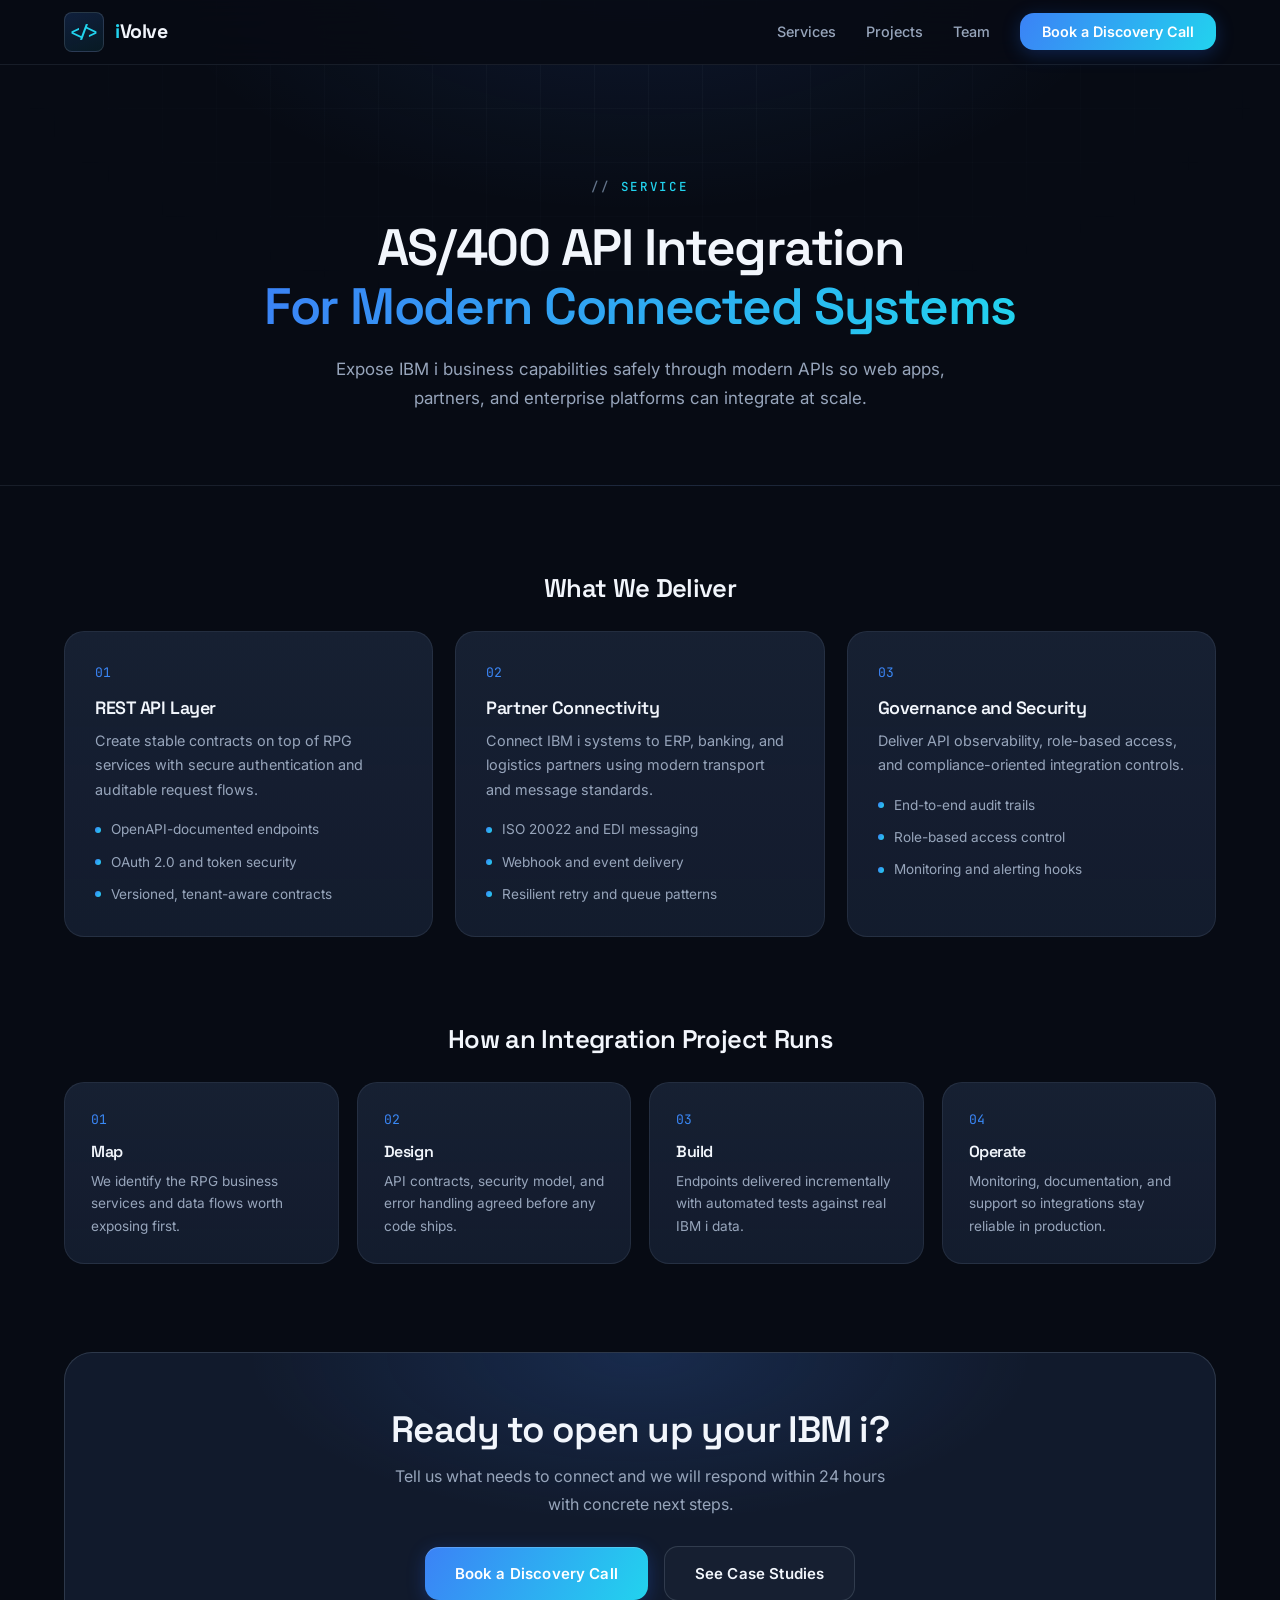
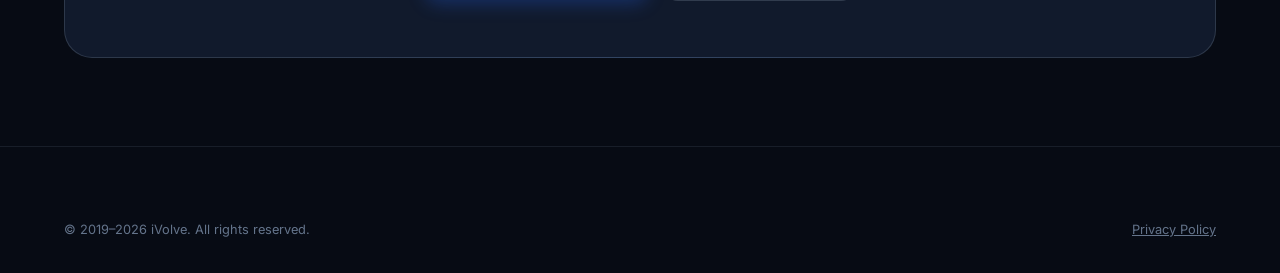
==== as400-api-integration.html @ f3df3883 "first commit" ====
<!DOCTYPE html>
<html lang="en">
<head>
    <meta charset="UTF-8">
    <meta name="viewport" content="width=device-width, initial-scale=1.0">
    <title>AS/400 API Integration Services | iVolve</title>
    <meta name="description" content="AS/400 API integration services for IBM i: REST services, partner integrations, and secure modernization of core business logic.">
    <meta name="theme-color" content="#070b14">
    <link rel="icon" type="image/png" href="assets/icons/favicon.png">
    <link rel="preconnect" href="https://fonts.googleapis.com">
    <link rel="preconnect" href="https://fonts.gstatic.com" crossorigin>
    <link href="https://fonts.googleapis.com/css2?family=Inter:wght@300;400;500;600;700;800&family=Space+Grotesk:wght@500;600;700&family=JetBrains+Mono:wght@400;500&display=swap" rel="stylesheet">
    <link rel="stylesheet" href="css/style.css">
</head>
<body>
    <a href="#main-content" class="skip-link">Skip to main content</a>
    <nav class="navbar scrolled">
        <div class="container nav-container">
            <a href="index.html" class="logo">
                <span class="logo-icon">&lt;/&gt;</span>
                <span class="logo-text"><span class="logo-accent">i</span>Volve</span>
            </a>
            <ul class="nav-links" id="navLinks">
                <li><a href="index.html#services">Services</a></li>
                <li><a href="index.html#projects">Projects</a></li>
                <li><a href="index.html#team">Team</a></li>
                <li><a href="index.html#contact" class="nav-cta">Book a Discovery Call</a></li>
            </ul>
            <button class="mobile-toggle" id="mobileToggle" aria-label="Toggle menu">
                <span></span>
                <span></span>
                <span></span>
            </button>
        </div>
    </nav>

    <main id="main-content">
        <section class="page-hero">
            <div class="container">
                <div class="section-header">
                    <span class="section-tag">Service</span>
                    <h1 class="section-title">AS/400 API Integration<br><span class="gradient-text">For Modern Connected Systems</span></h1>
                    <p class="section-desc">Expose IBM i business capabilities safely through modern APIs so web apps, partners, and enterprise platforms can integrate at scale.</p>
                </div>
            </div>
        </section>

        <section class="page-section">
            <div class="container">
                <h2 class="page-section-title">What We Deliver</h2>
                <div class="engagement-grid">
                    <article class="engagement-card">
                        <h3>REST API Layer</h3>
                        <p>Create stable contracts on top of RPG services with secure authentication and auditable request flows.</p>
                        <ul>
                            <li>OpenAPI-documented endpoints</li>
                            <li>OAuth 2.0 and token security</li>
                            <li>Versioned, tenant-aware contracts</li>
                        </ul>
                    </article>
                    <article class="engagement-card">
                        <h3>Partner Connectivity</h3>
                        <p>Connect IBM i systems to ERP, banking, and logistics partners using modern transport and message standards.</p>
                        <ul>
                            <li>ISO 20022 and EDI messaging</li>
                            <li>Webhook and event delivery</li>
                            <li>Resilient retry and queue patterns</li>
                        </ul>
                    </article>
                    <article class="engagement-card">
                        <h3>Governance and Security</h3>
                        <p>Deliver API observability, role-based access, and compliance-oriented integration controls.</p>
                        <ul>
                            <li>End-to-end audit trails</li>
                            <li>Role-based access control</li>
                            <li>Monitoring and alerting hooks</li>
                        </ul>
                    </article>
                </div>
            </div>
        </section>

        <section class="page-section" style="padding-top: 0;">
            <div class="container">
                <h2 class="page-section-title">How an Integration Project Runs</h2>
                <div class="process-steps">
                    <div class="process-step">
                        <h3>Map</h3>
                        <p>We identify the RPG business services and data flows worth exposing first.</p>
                    </div>
                    <div class="process-step">
                        <h3>Design</h3>
                        <p>API contracts, security model, and error handling agreed before any code ships.</p>
                    </div>
                    <div class="process-step">
                        <h3>Build</h3>
                        <p>Endpoints delivered incrementally with automated tests against real IBM i data.</p>
                    </div>
                    <div class="process-step">
                        <h3>Operate</h3>
                        <p>Monitoring, documentation, and support so integrations stay reliable in production.</p>
                    </div>
                </div>
            </div>
        </section>

        <section class="page-section" style="padding-top: 0;">
            <div class="container">
                <div class="cta-band">
                    <h2>Ready to open up your IBM i?</h2>
                    <p>Tell us what needs to connect and we will respond within 24 hours with concrete next steps.</p>
                    <a class="btn btn-primary" href="index.html#contact">Book a Discovery Call</a>
                    <a class="btn btn-outline" href="index.html#projects">See Case Studies</a>
                </div>
            </div>
        </section>
    </main>

    <footer class="footer">
        <div class="container">
            <div class="footer-bottom" style="border-top: none; padding-top: 0;">
                <p>&copy; 2019&ndash;2026 iVolve. All rights reserved.</p>
                <p><a href="privacy-policy.html" style="color: inherit;">Privacy Policy</a></p>
            </div>
        </div>
    </footer>

    <script src="js/main.js"></script>
</body>
</html>
---- css/style.css ----
/* ============================================
   iVolve - Premium IBM i Consulting
   Design system: Space Grotesk display, Inter body,
   JetBrains Mono accents. Dark enterprise theme.
   ============================================ */

:root {
    --bg-primary: #070b14;
    --bg-secondary: #0c1220;
    --bg-card: #111a2c;
    --bg-elevated: #16213a;
    --text-primary: #f2f6fc;
    --text-secondary: #97a5bb;
    --text-muted: #64748b;
    --accent-primary: #3b82f6;
    --accent-secondary: #22d3ee;
    --accent-gradient: linear-gradient(120deg, #3b82f6, #22d3ee);
    --accent-glow: rgba(59, 130, 246, 0.14);
    --border-color: rgba(148, 163, 184, 0.12);
    --border-strong: rgba(148, 163, 184, 0.22);
    --border-hover: rgba(59, 130, 246, 0.45);
    --radius-sm: 8px;
    --radius-md: 14px;
    --radius-lg: 20px;
    --radius-xl: 28px;
    --shadow-card: 0 10px 34px rgba(2, 6, 16, 0.45);
    --shadow-glow: 0 18px 44px rgba(37, 99, 235, 0.14);
    --font-display: 'Space Grotesk', 'Inter', sans-serif;
    --font-body: 'Inter', -apple-system, BlinkMacSystemFont, sans-serif;
    --font-mono: 'JetBrains Mono', 'Fira Code', monospace;
    --container-max: 1200px;
    --section-padding: 118px;
    --nav-height: 76px;
}

* {
    margin: 0;
    padding: 0;
    box-sizing: border-box;
}

html {
    scroll-behavior: smooth;
    scroll-padding-top: 96px;
    font-size: 16px;
}

body {
    font-family: var(--font-body);
    background: var(--bg-primary);
    color: var(--text-primary);
    line-height: 1.7;
    overflow-x: hidden;
    -webkit-font-smoothing: antialiased;
    -moz-osx-font-smoothing: grayscale;
}

::selection {
    background: rgba(59, 130, 246, 0.55);
    color: #ffffff;
}

::-webkit-scrollbar {
    width: 10px;
}

::-webkit-scrollbar-track {
    background: var(--bg-primary);
}

::-webkit-scrollbar-thumb {
    background: #1d2941;
    border-radius: 8px;
    border: 2px solid var(--bg-primary);
}

::-webkit-scrollbar-thumb:hover {
    background: #2a3a5c;
}

:focus-visible {
    outline: 3px solid var(--accent-secondary);
    outline-offset: 2px;
    border-radius: 4px;
}

.skip-link {
    position: absolute;
    top: -60px;
    left: 16px;
    padding: 10px 16px;
    border-radius: var(--radius-sm);
    background: var(--accent-secondary);
    color: #05121c;
    font-weight: 700;
    text-decoration: none;
    z-index: 1300;
    transition: top 0.2s ease;
}

.skip-link:focus {
    top: 12px;
}

.container {
    max-width: var(--container-max);
    margin: 0 auto;
    padding: 0 24px;
}

/* ============================================
   Typography
   ============================================ */

h1, h2, h3, h4 {
    font-family: var(--font-display);
    line-height: 1.15;
    font-weight: 600;
    letter-spacing: -0.025em;
}

.gradient-text {
    background: var(--accent-gradient);
    -webkit-background-clip: text;
    -webkit-text-fill-color: transparent;
    background-clip: text;
}

.section-header {
    text-align: center;
    margin-bottom: 68px;
}

.section-tag {
    display: inline-block;
    font-family: var(--font-mono);
    font-size: 0.78rem;
    font-weight: 500;
    text-transform: uppercase;
    letter-spacing: 0.22em;
    color: var(--accent-secondary);
    margin-bottom: 22px;
}

.section-tag::before {
    content: "// ";
    color: var(--text-muted);
}

.section-title {
    font-size: clamp(2.1rem, 4vw, 3.4rem);
    margin-bottom: 18px;
}

.section-desc {
    font-size: 1.06rem;
    color: var(--text-secondary);
    max-width: 620px;
    margin: 0 auto;
}

/* ============================================
   Scroll Progress
   ============================================ */

.scroll-progress {
    position: fixed;
    top: 0;
    left: 0;
    height: 2px;
    width: 0%;
    background: var(--accent-gradient);
    z-index: 1400;
    pointer-events: none;
}

/* ============================================
   Navigation
   ============================================ */

.navbar {
    position: fixed;
    top: 0;
    left: 0;
    right: 0;
    z-index: 1000;
    padding: 22px 0;
    transition: padding 0.35s ease, background 0.35s ease, border-color 0.35s ease;
    border-bottom: 1px solid transparent;
}

.navbar.scrolled {
    padding: 12px 0;
    background: rgba(7, 11, 20, 0.88);
    backdrop-filter: blur(18px);
    -webkit-backdrop-filter: blur(18px);
    border-bottom: 1px solid var(--border-color);
}

.nav-container {
    display: flex;
    align-items: center;
    justify-content: space-between;
}

.logo {
    display: flex;
    align-items: center;
    gap: 11px;
    text-decoration: none;
    color: var(--text-primary);
}

.logo-icon {
    font-family: var(--font-mono);
    font-size: 1.05rem;
    font-weight: 700;
    color: var(--accent-secondary);
    background: linear-gradient(160deg, rgba(59, 130, 246, 0.18), rgba(34, 211, 238, 0.08));
    width: 40px;
    height: 40px;
    display: flex;
    align-items: center;
    justify-content: center;
    border-radius: var(--radius-sm);
    border: 1px solid var(--border-strong);
}

.logo-text {
    font-family: var(--font-display);
    font-size: 1.22rem;
    font-weight: 700;
    letter-spacing: -0.02em;
}

.logo-accent {
    color: var(--accent-secondary);
}

.nav-links {
    display: flex;
    align-items: center;
    gap: 30px;
    list-style: none;
}

.nav-links a {
    position: relative;
    text-decoration: none;
    color: var(--text-secondary);
    font-size: 0.9rem;
    font-weight: 500;
    transition: color 0.3s;
}

.nav-links a:not(.nav-cta)::after {
    content: "";
    position: absolute;
    left: 0;
    bottom: -6px;
    width: 100%;
    height: 2px;
    border-radius: 2px;
    background: var(--accent-gradient);
    transform: scaleX(0);
    transform-origin: left;
    transition: transform 0.3s ease;
}

.nav-links a:hover {
    color: var(--text-primary);
}

.nav-links a.active {
    color: var(--text-primary);
}

.nav-links a:not(.nav-cta):hover::after,
.nav-links a.active:not(.nav-cta)::after {
    transform: scaleX(1);
}

.nav-cta {
    background: var(--accent-gradient);
    color: white !important;
    padding: 10px 22px;
    border-radius: var(--radius-md);
    font-weight: 600 !important;
    transition: transform 0.3s, box-shadow 0.3s !important;
    box-shadow: 0 4px 18px rgba(37, 99, 235, 0.28);
}

.nav-cta:hover {
    transform: translateY(-2px);
    box-shadow: 0 10px 28px rgba(37, 99, 235, 0.4);
}

.mobile-toggle {
    display: none;
    flex-direction: column;
    gap: 5px;
    background: none;
    border: none;
    cursor: pointer;
    padding: 8px;
}

.mobile-toggle span {
    width: 24px;
    height: 2px;
    background: var(--text-primary);
    border-radius: 2px;
    transition: transform 0.3s ease, opacity 0.3s ease;
}

.mobile-toggle.active span:nth-child(1) {
    transform: translateY(7px) rotate(45deg);
}

.mobile-toggle.active span:nth-child(2) {
    opacity: 0;
}

.mobile-toggle.active span:nth-child(3) {
    transform: translateY(-7px) rotate(-45deg);
}

/* ============================================
   Buttons
   ============================================ */

.btn {
    position: relative;
    display: inline-flex;
    align-items: center;
    justify-content: center;
    gap: 8px;
    padding: 14px 30px;
    border-radius: var(--radius-md);
    font-size: 0.94rem;
    font-weight: 600;
    text-decoration: none;
    transition: transform 0.3s cubic-bezier(0.4, 0, 0.2, 1), box-shadow 0.3s, background 0.3s, border-color 0.3s;
    cursor: pointer;
    border: none;
    font-family: inherit;
    letter-spacing: 0.01em;
}

.btn-primary {
    background: var(--accent-gradient);
    color: white;
    box-shadow: 0 4px 18px rgba(37, 99, 235, 0.3), inset 0 1px 0 rgba(255, 255, 255, 0.18);
}

.btn-primary:hover {
    transform: translateY(-3px);
    box-shadow: 0 14px 34px rgba(37, 99, 235, 0.42), inset 0 1px 0 rgba(255, 255, 255, 0.18);
}

.btn-outline {
    background: rgba(148, 163, 184, 0.04);
    color: var(--text-primary);
    border: 1px solid var(--border-strong);
}

.btn-outline:hover {
    border-color: var(--accent-primary);
    background: var(--accent-glow);
    transform: translateY(-3px);
}

.btn-full {
    width: 100%;
}

/* ============================================
   Hero Section
   ============================================ */

.hero {
    position: relative;
    min-height: 100vh;
    display: flex;
    align-items: center;
    padding-top: 80px;
    overflow: hidden;
}

.hero-bg {
    position: absolute;
    inset: 0;
    z-index: 0;
}

.hero-bg-img {
    width: 100%;
    height: 100%;
    object-fit: cover;
    opacity: 0.32;
}

.hero-overlay {
    position: absolute;
    inset: 0;
    background:
        radial-gradient(900px 480px at 18% 22%, rgba(59, 130, 246, 0.16), transparent 62%),
        radial-gradient(700px 420px at 88% 70%, rgba(34, 211, 238, 0.08), transparent 60%),
        linear-gradient(180deg,
            rgba(7, 11, 20, 0.42) 0%,
            rgba(7, 11, 20, 0.72) 55%,
            rgba(7, 11, 20, 1) 100%);
}

.hero-bg::after {
    content: "";
    position: absolute;
    inset: 0;
    background-image:
        linear-gradient(rgba(148, 163, 184, 0.055) 1px, transparent 1px),
        linear-gradient(90deg, rgba(148, 163, 184, 0.055) 1px, transparent 1px);
    background-size: 54px 54px;
    -webkit-mask-image: radial-gradient(ellipse 75% 65% at 50% 38%, black 25%, transparent 78%);
    mask-image: radial-gradient(ellipse 75% 65% at 50% 38%, black 25%, transparent 78%);
    pointer-events: none;
}

.hero-particles {
    position: absolute;
    inset: 0;
    z-index: 1;
    pointer-events: none;
}

.hero-content {
    position: relative;
    z-index: 2;
    padding: 60px 0;
}

.hero-badge {
    display: inline-flex;
    align-items: center;
    gap: 9px;
    font-family: var(--font-mono);
    font-size: 0.78rem;
    font-weight: 500;
    letter-spacing: 0.08em;
    text-transform: uppercase;
    color: var(--accent-secondary);
    background: rgba(34, 211, 238, 0.07);
    border: 1px solid rgba(34, 211, 238, 0.22);
    padding: 8px 18px;
    border-radius: 50px;
    margin-bottom: 30px;
}

.badge-dot {
    width: 7px;
    height: 7px;
    background: var(--accent-secondary);
    border-radius: 50%;
    box-shadow: 0 0 10px rgba(34, 211, 238, 0.9);
    animation: pulse 2s infinite;
}

@keyframes pulse {
    0%, 100% { opacity: 1; transform: scale(1); }
    50% { opacity: 0.5; transform: scale(0.8); }
}

.hero-title {
    font-size: clamp(2.7rem, 6vw, 4.7rem);
    margin-bottom: 26px;
    letter-spacing: -0.035em;
    font-weight: 700;
}

.hero-subtitle {
    font-size: 1.14rem;
    color: var(--text-secondary);
    max-width: 620px;
    margin-bottom: 38px;
    line-height: 1.8;
}

.hero-cta {
    display: flex;
    gap: 14px;
    margin-bottom: 72px;
    flex-wrap: wrap;
}

.hero-stats {
    display: grid;
    grid-template-columns: repeat(4, 1fr);
    gap: 32px;
    padding-top: 42px;
    border-top: 1px solid var(--border-color);
}

.stat {
    text-align: center;
}

.stat-number {
    font-family: var(--font-display);
    font-size: 2.3rem;
    font-weight: 700;
    color: var(--text-primary);
    display: inline;
    letter-spacing: -0.02em;
}

.stat-suffix {
    font-family: var(--font-display);
    font-size: 1.5rem;
    font-weight: 700;
    color: var(--accent-secondary);
}

.stat-label {
    display: block;
    font-size: 0.78rem;
    color: var(--text-muted);
    margin-top: 6px;
    text-transform: uppercase;
    letter-spacing: 0.08em;
}

.scroll-indicator {
    position: absolute;
    bottom: 36px;
    left: 50%;
    transform: translateX(-50%);
    z-index: 2;
}

.scroll-line {
    width: 1px;
    height: 56px;
    background: linear-gradient(to bottom, var(--accent-primary), transparent);
    animation: scrollLine 2s infinite;
}

@keyframes scrollLine {
    0% { transform: scaleY(0); transform-origin: top; }
    50% { transform: scaleY(1); transform-origin: top; }
    50.01% { transform-origin: bottom; }
    100% { transform: scaleY(0); transform-origin: bottom; }
}

/* ============================================
   Trust Strip
   ============================================ */

.trust-strip {
    padding: 34px 0;
    border-top: 1px solid var(--border-color);
    border-bottom: 1px solid var(--border-color);
    background: rgba(12, 18, 32, 0.6);
}

.trust-strip-inner {
    display: grid;
    gap: 22px;
}

.trust-title {
    font-family: var(--font-mono);
    font-size: 0.74rem;
    color: var(--text-muted);
    text-transform: uppercase;
    letter-spacing: 0.2em;
    text-align: center;
}

.trust-items {
    display: grid;
    grid-template-columns: repeat(4, 1fr);
}

.trust-item {
    padding: 4px 26px;
    text-align: center;
}

.trust-item + .trust-item {
    border-left: 1px solid var(--border-color);
}

.trust-label {
    display: block;
    font-size: 0.72rem;
    text-transform: uppercase;
    letter-spacing: 0.12em;
    color: var(--text-muted);
    margin-bottom: 5px;
}

.trust-item strong {
    font-family: var(--font-display);
    font-size: 0.98rem;
    font-weight: 600;
    color: var(--text-primary);
    line-height: 1.4;
}

/* ============================================
   Section Spacing
   ============================================ */

.section {
    padding: var(--section-padding) 0;
    position: relative;
}

/* ============================================
   Cards (shared base)
   ============================================ */

.service-card,
.project-card,
.team-card,
.testimonial-card,
.engagement-card,
.founder-strip,
.contact-form {
    background: linear-gradient(180deg, rgba(148, 163, 184, 0.045) 0%, rgba(148, 163, 184, 0.012) 100%), var(--bg-card);
    border: 1px solid var(--border-color);
}

/* ============================================
   About Section
   ============================================ */

.about {
    background:
        radial-gradient(720px 420px at 88% 12%, rgba(59, 130, 246, 0.05), transparent 60%),
        var(--bg-primary);
}

.about-grid {
    display: grid;
    grid-template-columns: 1fr 1fr;
    gap: 64px;
    align-items: start;
}

.about-lead {
    font-size: 1.22rem;
    color: var(--text-primary);
    margin-bottom: 20px;
    font-weight: 500;
    line-height: 1.6;
}

.about-content p {
    color: var(--text-secondary);
    margin-bottom: 16px;
}

.about-highlights {
    margin-top: 38px;
    display: flex;
    flex-direction: column;
    gap: 22px;
}

.highlight {
    display: flex;
    align-items: flex-start;
    gap: 16px;
}

.highlight-icon {
    width: 44px;
    height: 44px;
    min-width: 44px;
    display: flex;
    align-items: center;
    justify-content: center;
    background: linear-gradient(160deg, rgba(59, 130, 246, 0.16), rgba(34, 211, 238, 0.06));
    border: 1px solid var(--border-strong);
    border-radius: var(--radius-sm);
    color: var(--accent-secondary);
}

.highlight strong {
    display: block;
    font-size: 0.95rem;
    margin-bottom: 2px;
}

.highlight span {
    font-size: 0.85rem;
    color: var(--text-muted);
}

.about-visual {
    position: sticky;
    top: 110px;
}

.code-window {
    background: #0a101d;
    border-radius: var(--radius-md);
    border: 1px solid var(--border-strong);
    overflow: hidden;
    box-shadow: var(--shadow-card), 0 0 60px rgba(59, 130, 246, 0.06);
}

.code-header {
    display: flex;
    align-items: center;
    gap: 12px;
    padding: 14px 20px;
    background: rgba(0, 0, 0, 0.35);
    border-bottom: 1px solid var(--border-color);
}

.code-dots {
    display: flex;
    gap: 6px;
}

.code-dots span {
    width: 10px;
    height: 10px;
    border-radius: 50%;
}

.code-dots span:nth-child(1) { background: #ef4444; }
.code-dots span:nth-child(2) { background: #f59e0b; }
.code-dots span:nth-child(3) { background: #22c55e; }

.code-title {
    font-family: var(--font-mono);
    font-size: 0.75rem;
    color: var(--text-muted);
}

.code-body {
    padding: 24px;
    font-family: var(--font-mono);
    font-size: 0.82rem;
    line-height: 1.9;
    overflow-x: auto;
    color: var(--text-secondary);
}

.code-kw { color: #c084fc; }
.code-cm { color: #6b7280; font-style: italic; }
.code-str { color: #34d399; }

/* ============================================
   Services Section
   ============================================ */

.services {
    background:
        radial-gradient(760px 440px at 8% 6%, rgba(34, 211, 238, 0.045), transparent 60%),
        var(--bg-secondary);
}

.services-grid {
    display: grid;
    grid-template-columns: repeat(3, 1fr);
    gap: 22px;
    counter-reset: svc;
}

.service-card {
    position: relative;
    border-radius: var(--radius-lg);
    padding: 34px;
    transition: border-color 0.4s, transform 0.4s cubic-bezier(0.4, 0, 0.2, 1), box-shadow 0.4s;
    display: flex;
    flex-direction: column;
    overflow: hidden;
}

.service-card::before {
    counter-increment: svc;
    content: "0" counter(svc);
    position: absolute;
    top: 26px;
    right: 28px;
    font-family: var(--font-mono);
    font-size: 0.82rem;
    color: var(--text-muted);
    opacity: 0.55;
}

.service-card::after {
    content: "";
    position: absolute;
    top: 0;
    left: 0;
    right: 0;
    height: 2px;
    background: var(--accent-gradient);
    transform: scaleX(0);
    transform-origin: left;
    transition: transform 0.45s cubic-bezier(0.4, 0, 0.2, 1);
}

.service-card:hover {
    border-color: var(--border-hover);
    transform: translateY(-5px);
    box-shadow: var(--shadow-glow);
}

.service-card:hover::after {
    transform: scaleX(1);
}

.service-icon {
    width: 54px;
    height: 54px;
    display: flex;
    align-items: center;
    justify-content: center;
    background: linear-gradient(160deg, rgba(59, 130, 246, 0.16), rgba(34, 211, 238, 0.05));
    border: 1px solid var(--border-strong);
    border-radius: var(--radius-md);
    color: var(--accent-secondary);
    margin-bottom: 22px;
}

.service-card h3 {
    font-size: 1.16rem;
    margin-bottom: 12px;
}

.service-card p {
    font-size: 0.9rem;
    color: var(--text-secondary);
    margin-bottom: 20px;
    line-height: 1.7;
}

.service-tags {
    display: flex;
    flex-wrap: wrap;
    gap: 8px;
    list-style: none;
    margin-top: auto;
}

.service-tags li {
    font-family: var(--font-mono);
    font-size: 0.72rem;
    font-weight: 500;
    padding: 4px 12px;
    background: rgba(59, 130, 246, 0.08);
    border: 1px solid rgba(59, 130, 246, 0.18);
    border-radius: 50px;
    color: #7eb3ff;
}

.service-link {
    margin-top: 18px;
    display: inline-flex;
    align-items: center;
    gap: 6px;
    font-size: 0.86rem;
    color: var(--accent-secondary);
    text-decoration: none;
    font-weight: 600;
    width: fit-content;
}

.service-link::after {
    content: "→";
    transition: transform 0.3s ease;
}

.service-link:hover {
    color: var(--text-primary);
}

.service-link:hover::after {
    transform: translateX(4px);
}

/* ============================================
   Projects Section
   ============================================ */

.projects {
    background:
        radial-gradient(720px 460px at 92% 30%, rgba(59, 130, 246, 0.05), transparent 62%),
        var(--bg-primary);
}

.projects-grid {
    display: grid;
    grid-template-columns: repeat(2, 1fr);
    gap: 22px;
}

.project-card {
    position: relative;
    border-radius: var(--radius-lg);
    padding: 36px;
    transition: border-color 0.4s, transform 0.4s cubic-bezier(0.4, 0, 0.2, 1), box-shadow 0.4s;
    overflow: hidden;
}

.project-card:hover {
    border-color: var(--border-hover);
    transform: translateY(-4px);
    box-shadow: var(--shadow-glow);
}

.project-featured {
    grid-column: span 2;
    background: linear-gradient(135deg, rgba(59, 130, 246, 0.09), rgba(148, 163, 184, 0.02) 42%), var(--bg-card);
}

.project-meta {
    display: flex;
    align-items: center;
    gap: 14px;
    margin-bottom: 18px;
}

.project-category {
    font-family: var(--font-mono);
    font-size: 0.72rem;
    font-weight: 500;
    text-transform: uppercase;
    letter-spacing: 0.1em;
    color: var(--accent-secondary);
    background: rgba(34, 211, 238, 0.07);
    border: 1px solid rgba(34, 211, 238, 0.22);
    padding: 4px 13px;
    border-radius: 50px;
}

.project-year {
    font-family: var(--font-mono);
    font-size: 0.78rem;
    color: var(--text-muted);
    font-weight: 500;
}

.project-card h3 {
    font-size: 1.35rem;
    margin-bottom: 20px;
}

.case-structure {
    display: grid;
    gap: 16px;
    margin-bottom: 26px;
}

.project-featured .case-structure {
    grid-template-columns: repeat(3, 1fr);
    gap: 24px;
}

.case-item {
    position: relative;
    padding-left: 18px;
}

.case-item::before {
    content: "";
    position: absolute;
    left: 0;
    top: 4px;
    bottom: 4px;
    width: 2px;
    border-radius: 2px;
    background: linear-gradient(180deg, var(--accent-primary), rgba(34, 211, 238, 0.25));
}

.case-item h4 {
    margin: 0 0 5px;
    font-family: var(--font-mono);
    font-size: 0.72rem;
    letter-spacing: 0.14em;
    text-transform: uppercase;
    color: var(--accent-secondary);
    font-weight: 500;
}

.case-item p {
    margin: 0;
    font-size: 0.88rem;
    color: var(--text-secondary);
    line-height: 1.65;
}

.project-results {
    display: flex;
    gap: 40px;
    margin-bottom: 22px;
    padding: 20px 0;
    border-top: 1px solid var(--border-color);
    border-bottom: 1px solid var(--border-color);
}

.result-number {
    display: block;
    font-family: var(--font-display);
    font-size: 1.5rem;
    font-weight: 700;
    letter-spacing: -0.02em;
    background: var(--accent-gradient);
    -webkit-background-clip: text;
    -webkit-text-fill-color: transparent;
    background-clip: text;
}

.result-label {
    font-size: 0.75rem;
    color: var(--text-muted);
    text-transform: uppercase;
    letter-spacing: 0.07em;
}

.project-tech {
    display: flex;
    flex-wrap: wrap;
    gap: 8px;
}

.project-tech span {
    font-family: var(--font-mono);
    font-size: 0.72rem;
    font-weight: 500;
    padding: 4px 12px;
    background: rgba(148, 163, 184, 0.05);
    border: 1px solid var(--border-color);
    border-radius: 50px;
    color: var(--text-secondary);
}

/* ============================================
   Team Section
   ============================================ */

.team {
    background:
        radial-gradient(700px 420px at 6% 80%, rgba(34, 211, 238, 0.04), transparent 60%),
        var(--bg-secondary);
}

.team-grid {
    display: grid;
    grid-template-columns: repeat(2, 1fr);
    gap: 22px;
}

.founder-strip {
    margin-bottom: 26px;
    border-radius: var(--radius-lg);
    padding: 30px;
}

.founder-strip-head h3 {
    font-size: 1.12rem;
    margin-bottom: 6px;
}

.founder-strip-head p {
    color: var(--text-secondary);
    font-size: 0.92rem;
    margin-bottom: 20px;
}

.founder-points {
    display: grid;
    grid-template-columns: repeat(3, 1fr);
    gap: 14px;
}

.founder-point {
    position: relative;
    background: rgba(148, 163, 184, 0.04);
    border: 1px solid var(--border-color);
    border-radius: var(--radius-sm);
    padding: 16px;
}

.founder-point strong {
    display: block;
    font-size: 0.88rem;
    margin-bottom: 5px;
    color: var(--text-primary);
}

.founder-point span {
    font-size: 0.82rem;
    color: var(--text-secondary);
    line-height: 1.55;
}

.founder-languages {
    margin-top: 18px;
    display: flex;
    align-items: center;
    gap: 8px;
    font-size: 0.85rem;
}

.founder-languages span {
    color: var(--text-muted);
}

.founder-languages strong {
    font-family: var(--font-mono);
    color: var(--accent-secondary);
    font-weight: 500;
}

.team-card {
    display: flex;
    gap: 24px;
    border-radius: var(--radius-lg);
    padding: 28px;
    transition: border-color 0.4s, transform 0.4s cubic-bezier(0.4, 0, 0.2, 1), box-shadow 0.4s;
}

.team-card:hover {
    border-color: var(--border-hover);
    transform: translateY(-4px);
    box-shadow: var(--shadow-glow);
}

.team-photo {
    width: 108px;
    min-width: 108px;
    height: 128px;
    border-radius: var(--radius-md);
    overflow: hidden;
    border: 1px solid var(--border-strong);
    position: relative;
}

.team-photo::after {
    content: "";
    position: absolute;
    inset: 0;
    border-radius: inherit;
    box-shadow: inset 0 0 0 1px rgba(255, 255, 255, 0.06);
    pointer-events: none;
}

.team-photo img {
    width: 100%;
    height: 100%;
    object-fit: cover;
    object-position: center 20%;
}

.team-info h3 {
    font-size: 1.12rem;
    margin-bottom: 3px;
}

.team-role {
    display: block;
    font-family: var(--font-mono);
    font-size: 0.76rem;
    text-transform: uppercase;
    letter-spacing: 0.08em;
    color: var(--accent-secondary);
    font-weight: 500;
    margin-bottom: 10px;
}

.team-info p {
    font-size: 0.86rem;
    color: var(--text-secondary);
    line-height: 1.65;
    margin-bottom: 13px;
}

.team-skills {
    display: flex;
    flex-wrap: wrap;
    gap: 6px;
}

.team-skills span {
    font-family: var(--font-mono);
    font-size: 0.68rem;
    font-weight: 500;
    padding: 3px 10px;
    background: rgba(59, 130, 246, 0.08);
    border: 1px solid rgba(59, 130, 246, 0.18);
    border-radius: 50px;
    color: #7eb3ff;
}

/* ============================================
   Testimonials Section
   ============================================ */

.testimonials {
    background:
        radial-gradient(700px 420px at 90% 10%, rgba(59, 130, 246, 0.05), transparent 60%),
        var(--bg-primary);
}

.testimonials-grid {
    display: grid;
    grid-template-columns: repeat(3, 1fr);
    gap: 22px;
}

.testimonial-card {
    position: relative;
    border-radius: var(--radius-lg);
    padding: 34px;
    transition: border-color 0.4s, transform 0.4s cubic-bezier(0.4, 0, 0.2, 1);
    overflow: hidden;
}

.testimonial-card::before {
    content: "\201C";
    position: absolute;
    top: 6px;
    right: 22px;
    font-family: var(--font-display);
    font-size: 5.5rem;
    line-height: 1;
    color: rgba(59, 130, 246, 0.14);
    pointer-events: none;
}

.testimonial-card:hover {
    border-color: var(--border-hover);
    transform: translateY(-4px);
}

.testimonial-stars {
    display: flex;
    gap: 4px;
    color: #f59e0b;
    margin-bottom: 20px;
}

.testimonial-card blockquote {
    font-size: 0.93rem;
    color: var(--text-secondary);
    line-height: 1.75;
    margin-bottom: 26px;
}

.testimonial-author {
    display: flex;
    flex-direction: column;
    padding-top: 18px;
    border-top: 1px solid var(--border-color);
}

.testimonial-author strong {
    font-size: 0.92rem;
    color: var(--text-primary);
}

.testimonial-author span {
    font-size: 0.8rem;
    color: var(--text-muted);
}

/* ============================================
   Tech Stack Section
   ============================================ */

.tech-stack {
    background: var(--bg-secondary);
}

.tech-grid {
    display: grid;
    grid-template-columns: repeat(3, 1fr);
    gap: 36px;
}

.tech-category h4 {
    font-family: var(--font-mono);
    font-size: 0.8rem;
    font-weight: 500;
    text-transform: uppercase;
    letter-spacing: 0.16em;
    margin-bottom: 18px;
    color: var(--accent-secondary);
    padding-bottom: 12px;
    border-bottom: 1px solid var(--border-color);
}

.tech-items {
    display: flex;
    flex-wrap: wrap;
    gap: 9px;
}

.tech-item {
    padding: 8px 16px;
    background: rgba(148, 163, 184, 0.04);
    border: 1px solid var(--border-color);
    border-radius: 50px;
    font-size: 0.85rem;
    color: var(--text-secondary);
    transition: border-color 0.3s, color 0.3s, background 0.3s;
}

.tech-item:hover {
    border-color: var(--border-hover);
    color: var(--text-primary);
    background: var(--accent-glow);
}

/* ============================================
   Engagement Model Section
   ============================================ */

.engagement-model {
    background:
        radial-gradient(680px 400px at 12% 20%, rgba(59, 130, 246, 0.05), transparent 60%),
        var(--bg-primary);
}

.engagement-grid {
    display: grid;
    grid-template-columns: repeat(3, 1fr);
    gap: 22px;
    counter-reset: eng;
}

.engagement-card {
    position: relative;
    border-radius: var(--radius-lg);
    padding: 30px;
    transition: border-color 0.4s, transform 0.4s cubic-bezier(0.4, 0, 0.2, 1), box-shadow 0.4s;
}

.engagement-card::before {
    counter-increment: eng;
    content: "0" counter(eng);
    display: block;
    font-family: var(--font-mono);
    font-size: 0.82rem;
    background: var(--accent-gradient);
    -webkit-background-clip: text;
    -webkit-text-fill-color: transparent;
    background-clip: text;
    margin-bottom: 14px;
}

.engagement-card:hover {
    border-color: var(--border-hover);
    transform: translateY(-4px);
    box-shadow: var(--shadow-glow);
}

.engagement-card h3 {
    font-size: 1.12rem;
    margin-bottom: 10px;
}

.engagement-card p {
    color: var(--text-secondary);
    font-size: 0.9rem;
    margin-bottom: 16px;
}

.engagement-card ul {
    list-style: none;
    display: grid;
    gap: 9px;
}

.engagement-card li {
    position: relative;
    color: var(--text-secondary);
    font-size: 0.85rem;
    padding-left: 16px;
}

.engagement-card li::before {
    content: "";
    position: absolute;
    left: 0;
    top: 0.62em;
    width: 6px;
    height: 6px;
    border-radius: 50%;
    background: var(--accent-gradient);
}

.proof-assets {
    margin-top: 34px;
    display: flex;
    justify-content: center;
    gap: 12px;
    flex-wrap: wrap;
}

/* ============================================
   Contact Section
   ============================================ */

.contact {
    background:
        radial-gradient(760px 460px at 85% 90%, rgba(34, 211, 238, 0.05), transparent 62%),
        var(--bg-secondary);
}

.contact-grid {
    display: grid;
    grid-template-columns: 1fr 1fr;
    gap: 64px;
    align-items: start;
}

.contact-info .section-title {
    text-align: left;
}

.contact-info p {
    color: var(--text-secondary);
    margin-bottom: 32px;
    line-height: 1.7;
}

.contact-cta-group {
    display: flex;
    flex-wrap: wrap;
    gap: 12px;
    margin-bottom: 32px;
}

.contact-details {
    display: flex;
    flex-direction: column;
    gap: 16px;
    margin-bottom: 32px;
}

.contact-item {
    display: flex;
    align-items: center;
    gap: 12px;
    color: var(--text-secondary);
    font-size: 0.9rem;
}

.contact-item svg {
    color: var(--accent-secondary);
    min-width: 20px;
}

.contact-languages > span:first-child {
    font-family: var(--font-mono);
    font-size: 0.72rem;
    letter-spacing: 0.14em;
    text-transform: uppercase;
    color: var(--text-muted);
    display: block;
    margin-bottom: 6px;
}

.lang-tags {
    display: flex;
    flex-wrap: wrap;
    gap: 0;
}

.lang-tags span {
    font-size: 0.9rem;
    padding: 0;
    color: var(--text-secondary);
    text-transform: none;
    letter-spacing: normal;
}

.lang-tags span:not(:last-child)::after {
    content: "•";
    color: var(--text-muted);
    margin: 0 10px;
}

.contact-form {
    border-radius: var(--radius-lg);
    padding: 38px;
    box-shadow: var(--shadow-card);
}

.form-group {
    margin-bottom: 20px;
}

.form-group label {
    display: block;
    font-size: 0.84rem;
    font-weight: 500;
    color: var(--text-primary);
    margin-bottom: 8px;
}

.form-group input,
.form-group select,
.form-group textarea {
    width: 100%;
    padding: 13px 16px;
    background: rgba(7, 11, 20, 0.6);
    border: 1px solid var(--border-color);
    border-radius: var(--radius-sm);
    color: var(--text-primary);
    font-family: inherit;
    font-size: 0.9rem;
    transition: border-color 0.3s, box-shadow 0.3s;
    outline: none;
}

.form-group input:focus,
.form-group select:focus,
.form-group textarea:focus {
    border-color: var(--accent-primary);
    box-shadow: 0 0 0 3px var(--accent-glow);
}

.form-group input::placeholder,
.form-group textarea::placeholder {
    color: var(--text-muted);
}

.form-group select {
    appearance: none;
    background-image: url("data:image/svg+xml,%3Csvg xmlns='http://www.w3.org/2000/svg' width='12' height='12' viewBox='0 0 24 24' fill='none' stroke='%2394a3b8' stroke-width='2'%3E%3Cpolyline points='6 9 12 15 18 9'/%3E%3C/svg%3E");
    background-repeat: no-repeat;
    background-position: right 16px center;
    padding-right: 40px;
}

.form-group textarea {
    resize: vertical;
    min-height: 100px;
}

.form-status {
    min-height: 20px;
    margin-top: 10px;
    font-size: 0.82rem;
    font-weight: 500;
}

.form-status.success {
    color: #22c55e;
}

.form-status.error {
    color: #f87171;
}

/* ============================================
   Sub-pages (service pages, legal)
   ============================================ */

.page-hero {
    position: relative;
    padding: calc(var(--nav-height) + 96px) 0 72px;
    background:
        radial-gradient(760px 400px at 50% -10%, rgba(59, 130, 246, 0.12), transparent 65%),
        var(--bg-primary);
    border-bottom: 1px solid var(--border-color);
    overflow: hidden;
}

.page-hero::after {
    content: "";
    position: absolute;
    inset: 0;
    background-image:
        linear-gradient(rgba(148, 163, 184, 0.045) 1px, transparent 1px),
        linear-gradient(90deg, rgba(148, 163, 184, 0.045) 1px, transparent 1px);
    background-size: 54px 54px;
    -webkit-mask-image: radial-gradient(ellipse 70% 90% at 50% 0%, black 20%, transparent 75%);
    mask-image: radial-gradient(ellipse 70% 90% at 50% 0%, black 20%, transparent 75%);
    pointer-events: none;
}

.page-hero .section-header {
    margin-bottom: 0;
    position: relative;
    z-index: 1;
}

.page-section {
    padding: 88px 0;
}

.page-section-title {
    font-size: 1.6rem;
    margin-bottom: 28px;
    text-align: center;
}

.process-steps {
    display: grid;
    grid-template-columns: repeat(4, 1fr);
    gap: 18px;
    counter-reset: step;
}

.process-step {
    position: relative;
    background: linear-gradient(180deg, rgba(148, 163, 184, 0.045), rgba(148, 163, 184, 0.012)), var(--bg-card);
    border: 1px solid var(--border-color);
    border-radius: var(--radius-lg);
    padding: 26px;
}

.process-step::before {
    counter-increment: step;
    content: "0" counter(step);
    display: block;
    font-family: var(--font-mono);
    font-size: 0.82rem;
    background: var(--accent-gradient);
    -webkit-background-clip: text;
    -webkit-text-fill-color: transparent;
    background-clip: text;
    margin-bottom: 12px;
}

.process-step h3 {
    font-size: 1rem;
    margin-bottom: 8px;
}

.process-step p {
    font-size: 0.85rem;
    color: var(--text-secondary);
    line-height: 1.65;
}

.cta-band {
    position: relative;
    border: 1px solid var(--border-strong);
    border-radius: var(--radius-xl);
    padding: 56px 40px;
    text-align: center;
    background:
        radial-gradient(560px 240px at 50% 0%, rgba(59, 130, 246, 0.16), transparent 70%),
        var(--bg-card);
    overflow: hidden;
}

.cta-band h2 {
    font-size: clamp(1.6rem, 3vw, 2.3rem);
    margin-bottom: 12px;
}

.cta-band p {
    color: var(--text-secondary);
    max-width: 520px;
    margin: 0 auto 28px;
}

.cta-band .btn {
    margin: 0 6px;
}

.legal-content {
    max-width: 760px;
    margin: 0 auto;
}

.legal-content h2 {
    font-size: 1.25rem;
    margin: 36px 0 12px;
}

.legal-content p {
    color: var(--text-secondary);
    font-size: 0.94rem;
    margin-bottom: 14px;
}

/* ============================================
   Footer
   ============================================ */

.footer {
    padding: 72px 0 32px;
    border-top: 1px solid var(--border-color);
    background: var(--bg-primary);
}

.footer-grid {
    display: grid;
    grid-template-columns: 1.7fr 1fr 1fr 1fr;
    gap: 44px;
    margin-bottom: 52px;
}

.footer-brand p {
    color: var(--text-muted);
    font-size: 0.9rem;
    margin-top: 16px;
    max-width: 300px;
    line-height: 1.65;
}

.footer-links h4 {
    font-family: var(--font-mono);
    font-size: 0.74rem;
    font-weight: 500;
    text-transform: uppercase;
    letter-spacing: 0.16em;
    margin-bottom: 18px;
    color: var(--text-primary);
}

.footer-links ul {
    list-style: none;
    display: flex;
    flex-direction: column;
    gap: 11px;
}

.footer-links a {
    color: var(--text-muted);
    text-decoration: none;
    font-size: 0.88rem;
    transition: color 0.3s;
}

.footer-links a:hover {
    color: var(--accent-secondary);
}

.footer-compliance {
    margin-bottom: 16px;
    font-size: 0.78rem;
    color: var(--text-muted);
}

.footer-bottom {
    display: flex;
    justify-content: space-between;
    align-items: center;
    padding-top: 28px;
    border-top: 1px solid var(--border-color);
    font-size: 0.8rem;
    color: var(--text-muted);
}

/* ============================================
   Back to Top
   ============================================ */

.back-to-top {
    position: fixed;
    right: 22px;
    bottom: 22px;
    width: 46px;
    height: 46px;
    display: flex;
    align-items: center;
    justify-content: center;
    background: var(--bg-elevated);
    color: var(--text-secondary);
    border: 1px solid var(--border-strong);
    border-radius: var(--radius-md);
    cursor: pointer;
    z-index: 1100;
    opacity: 0;
    visibility: hidden;
    transform: translateY(10px);
    transition: opacity 0.35s, visibility 0.35s, transform 0.35s, border-color 0.3s, color 0.3s;
}

.back-to-top.visible {
    opacity: 1;
    visibility: visible;
    transform: translateY(0);
}

.back-to-top:hover {
    border-color: var(--accent-primary);
    color: var(--text-primary);
}

/* ============================================
   Cookie Banner
   ============================================ */

.cookie-banner {
    position: fixed;
    left: 20px;
    right: 20px;
    bottom: 18px;
    z-index: 1200;
    display: none;
    align-items: center;
    justify-content: space-between;
    gap: 16px;
    background: rgba(10, 15, 28, 0.97);
    backdrop-filter: blur(14px);
    border: 1px solid var(--border-strong);
    border-radius: var(--radius-md);
    padding: 16px 20px;
    box-shadow: var(--shadow-card);
    max-width: 860px;
    margin: 0 auto;
}

.cookie-banner.show {
    display: flex;
}

.cookie-banner p {
    margin: 0;
    color: var(--text-secondary);
    font-size: 0.86rem;
}

.cookie-actions {
    display: flex;
    gap: 8px;
    flex-shrink: 0;
}

.cookie-btn {
    padding: 9px 16px;
    font-size: 0.82rem;
}

/* ============================================
   Responsive
   ============================================ */

@media (max-width: 1024px) {
    .trust-items {
        grid-template-columns: repeat(2, 1fr);
        gap: 18px;
    }

    .trust-item:nth-child(3) {
        border-left: none;
    }

    .founder-points {
        grid-template-columns: 1fr;
    }

    .engagement-grid {
        grid-template-columns: 1fr;
    }

    .services-grid {
        grid-template-columns: repeat(2, 1fr);
    }

    .testimonials-grid {
        grid-template-columns: 1fr;
    }

    .tech-grid {
        grid-template-columns: repeat(2, 1fr);
    }

    .process-steps {
        grid-template-columns: repeat(2, 1fr);
    }

    .footer-grid {
        grid-template-columns: 1fr 1fr;
    }
}

@media (max-width: 768px) {
    :root {
        --section-padding: 80px;
    }

    .nav-links {
        display: none;
        position: fixed;
        top: 0;
        left: 0;
        right: 0;
        bottom: 0;
        background: rgba(7, 11, 20, 0.98);
        backdrop-filter: blur(20px);
        flex-direction: column;
        justify-content: center;
        align-items: center;
        gap: 26px;
        z-index: 999;
    }

    .nav-links.active {
        display: flex;
    }

    .nav-links a {
        font-size: 1.2rem;
    }

    .nav-links a:not(.nav-cta)::after {
        display: none;
    }

    .mobile-toggle {
        display: flex;
        z-index: 1001;
    }

    .hero-stats {
        grid-template-columns: repeat(2, 1fr);
        gap: 24px;
    }

    .trust-items {
        grid-template-columns: 1fr;
        gap: 20px;
    }

    .trust-item {
        padding: 0;
    }

    .trust-item + .trust-item {
        border-left: none;
    }

    .about-grid {
        grid-template-columns: 1fr;
    }

    .about-visual {
        position: static;
    }

    .services-grid {
        grid-template-columns: 1fr;
    }

    .projects-grid {
        grid-template-columns: 1fr;
    }

    .project-featured {
        grid-column: span 1;
    }

    .project-featured .case-structure {
        grid-template-columns: 1fr;
        gap: 16px;
    }

    .project-results {
        flex-wrap: wrap;
        gap: 20px;
    }

    .team-grid {
        grid-template-columns: 1fr;
    }

    .team-card {
        flex-direction: column;
        align-items: center;
        text-align: center;
    }

    .case-item {
        text-align: left;
    }

    .team-skills {
        justify-content: center;
    }

    .founder-languages {
        justify-content: center;
    }

    .tech-grid {
        grid-template-columns: 1fr;
    }

    .contact-grid {
        grid-template-columns: 1fr;
    }

    .process-steps {
        grid-template-columns: 1fr;
    }

    .footer-grid {
        grid-template-columns: 1fr;
        gap: 32px;
    }

    .footer-bottom {
        flex-direction: column;
        gap: 8px;
        text-align: center;
    }

    .cookie-banner {
        flex-direction: column;
        align-items: flex-start;
        left: 12px;
        right: 12px;
    }

    .back-to-top {
        right: 14px;
        bottom: 14px;
    }
}

@media (max-width: 480px) {
    .hero-title {
        font-size: 2.3rem;
    }

    .hero-cta {
        flex-direction: column;
    }

    .hero-cta .btn {
        width: 100%;
    }

    .hero-stats {
        grid-template-columns: 1fr 1fr;
    }
}

@media (prefers-reduced-motion: reduce) {
    html {
        scroll-behavior: auto;
    }

    *, *::before, *::after {
        animation-duration: 0.01ms !important;
        animation-iteration-count: 1 !important;
        transition-duration: 0.01ms !important;
    }
}
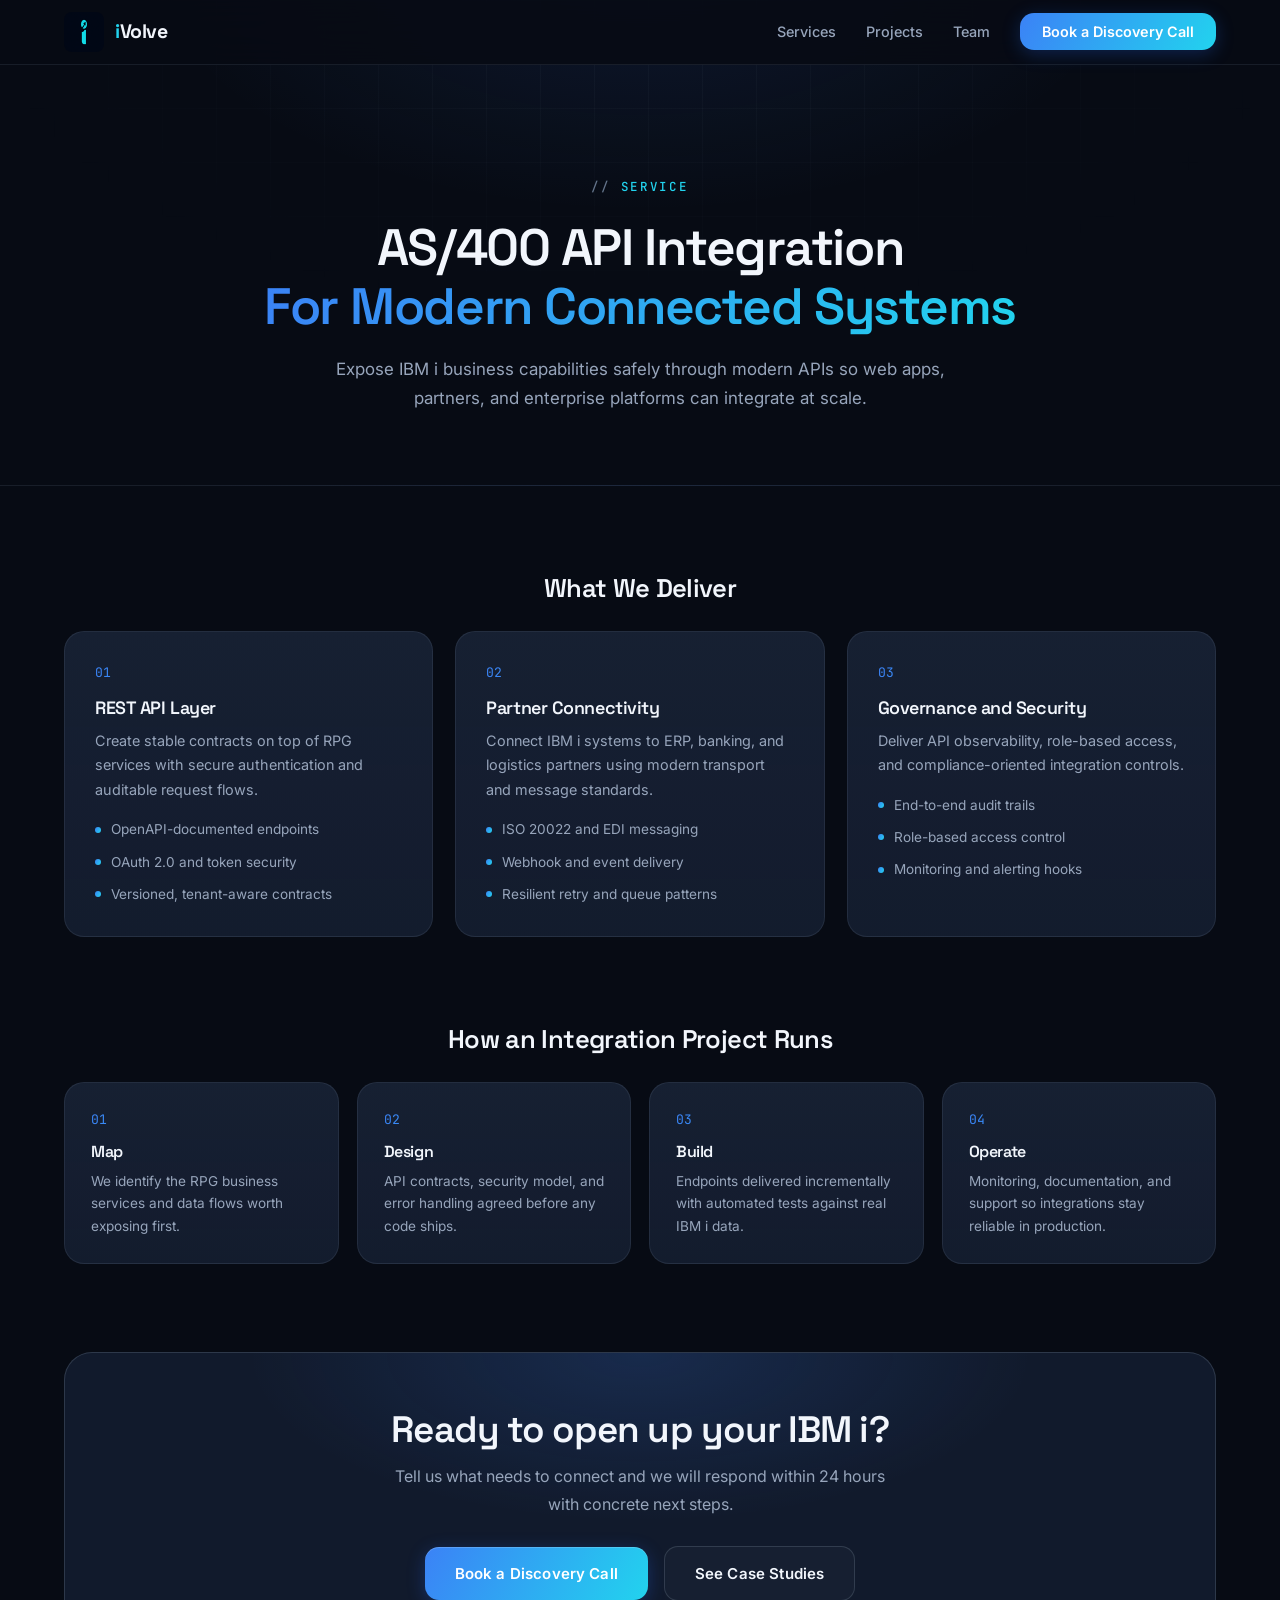
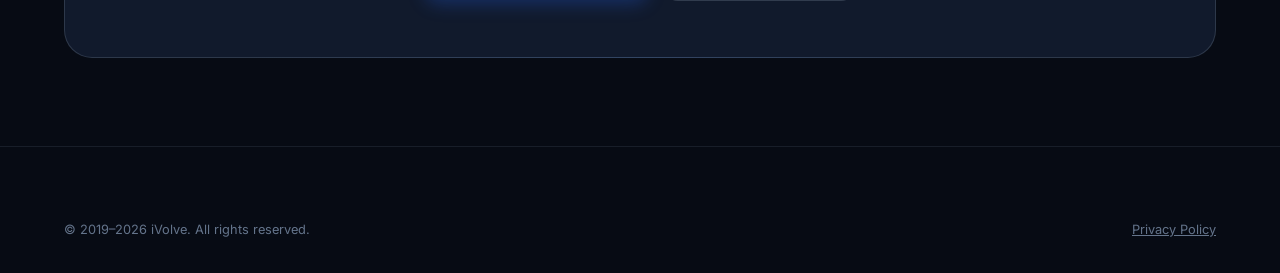
==== commit c6768fc2: "update logo, icons, added company details" ====
--- a/as400-api-integration.html
+++ b/as400-api-integration.html
@@ -6,7 +6,18 @@
     <title>AS/400 API Integration Services | iVolve</title>
     <meta name="description" content="AS/400 API integration services for IBM i: REST services, partner integrations, and secure modernization of core business logic.">
     <meta name="theme-color" content="#070b14">
-    <link rel="icon" type="image/png" href="assets/icons/favicon.png">
+    <link rel="canonical" href="https://ivolve.dev/as400-api-integration.html">
+    <link rel="sitemap" type="application/xml" href="/sitemap.xml">
+    <link rel="icon" type="image/png" sizes="32x32" href="assets/icons/favicon.png">
+    <link rel="apple-touch-icon" href="assets/icons/apple-touch-icon.png">
+    <meta property="og:type" content="website">
+    <meta property="og:url" content="https://ivolve.dev/as400-api-integration.html">
+    <meta property="og:title" content="AS/400 API Integration Services | iVolve">
+    <meta property="og:description" content="Connect IBM i to the modern web with secure REST APIs, partner integrations, and governance-ready delivery.">
+    <meta property="og:image" content="https://ivolve.dev/assets/images/og-image.png">
+    <meta property="og:site_name" content="iVolve">
+    <meta name="twitter:card" content="summary_large_image">
+    <meta name="twitter:image" content="https://ivolve.dev/assets/images/og-image.png">
     <link rel="preconnect" href="https://fonts.googleapis.com">
     <link rel="preconnect" href="https://fonts.gstatic.com" crossorigin>
     <link href="https://fonts.googleapis.com/css2?family=Inter:wght@300;400;500;600;700;800&family=Space+Grotesk:wght@500;600;700&family=JetBrains+Mono:wght@400;500&display=swap" rel="stylesheet">
@@ -17,7 +28,7 @@
     <nav class="navbar scrolled">
         <div class="container nav-container">
             <a href="index.html" class="logo">
-                <span class="logo-icon">&lt;/&gt;</span>
+                <img src="assets/icons/logo-mark.png" alt="" class="logo-mark" width="40" height="40">
                 <span class="logo-text"><span class="logo-accent">i</span>Volve</span>
             </a>
             <ul class="nav-links" id="navLinks">
--- a/css/style.css
+++ b/css/style.css
@@ -211,6 +211,13 @@
     color: var(--text-primary);
 }
 
+.logo-mark {
+    width: 40px;
+    height: 40px;
+    border-radius: var(--radius-sm);
+    object-fit: cover;
+}
+
 .logo-icon {
     font-family: var(--font-mono);
     font-size: 1.05rem;
@@ -575,35 +582,50 @@
     text-align: center;
 }
 
-.trust-items {
+.trust-logos {
     display: grid;
     grid-template-columns: repeat(4, 1fr);
-}
-
-.trust-item {
-    padding: 4px 26px;
-    text-align: center;
-}
-
-.trust-item + .trust-item {
-    border-left: 1px solid var(--border-color);
-}
-
-.trust-label {
+    gap: 20px;
+}
+
+.trust-logo {
+    display: flex;
+    align-items: center;
+    gap: 14px;
+    padding: 12px 16px;
+    background: rgba(148, 163, 184, 0.03);
+    border: 1px solid var(--border-color);
+    border-radius: var(--radius-md);
+}
+
+.trust-logo picture,
+.trust-logo img {
+    width: 48px;
+    height: 48px;
+    min-width: 48px;
+    border-radius: var(--radius-sm);
+    object-fit: cover;
+}
+
+.trust-logo-copy {
+    min-width: 0;
+}
+
+.trust-logo-copy .trust-label {
     display: block;
     font-size: 0.72rem;
     text-transform: uppercase;
     letter-spacing: 0.12em;
     color: var(--text-muted);
-    margin-bottom: 5px;
-}
-
-.trust-item strong {
+    margin-bottom: 4px;
+}
+
+.trust-logo-copy strong {
     font-family: var(--font-display);
-    font-size: 0.98rem;
+    font-size: 0.92rem;
     font-weight: 600;
     color: var(--text-primary);
-    line-height: 1.4;
+    line-height: 1.35;
 }
 
 /* ============================================
@@ -1156,6 +1178,12 @@
     height: 100%;
     object-fit: cover;
     object-position: center 20%;
+}
+
+.team-photo-founder img {
+    object-position: center 15%;
+    transform: scale(1.1);
+    transform-origin: center 20%;
 }
 
 .team-info h3 {
@@ -1841,13 +1869,8 @@
    ============================================ */
 
 @media (max-width: 1024px) {
-    .trust-items {
+    .trust-logos {
         grid-template-columns: repeat(2, 1fr);
-        gap: 18px;
-    }
-
-    .trust-item:nth-child(3) {
-        border-left: none;
     }
 
     .founder-points {
@@ -1922,20 +1945,7 @@
         gap: 24px;
     }
 
-    .trust-items {
-        grid-template-columns: 1fr;
-        gap: 20px;
-    }
-
-    .trust-item {
-        padding: 0;
-    }
-
-    .trust-item + .trust-item {
-        border-left: none;
-    }
-
-    .about-grid {
+    .trust-logos {
         grid-template-columns: 1fr;
     }
 
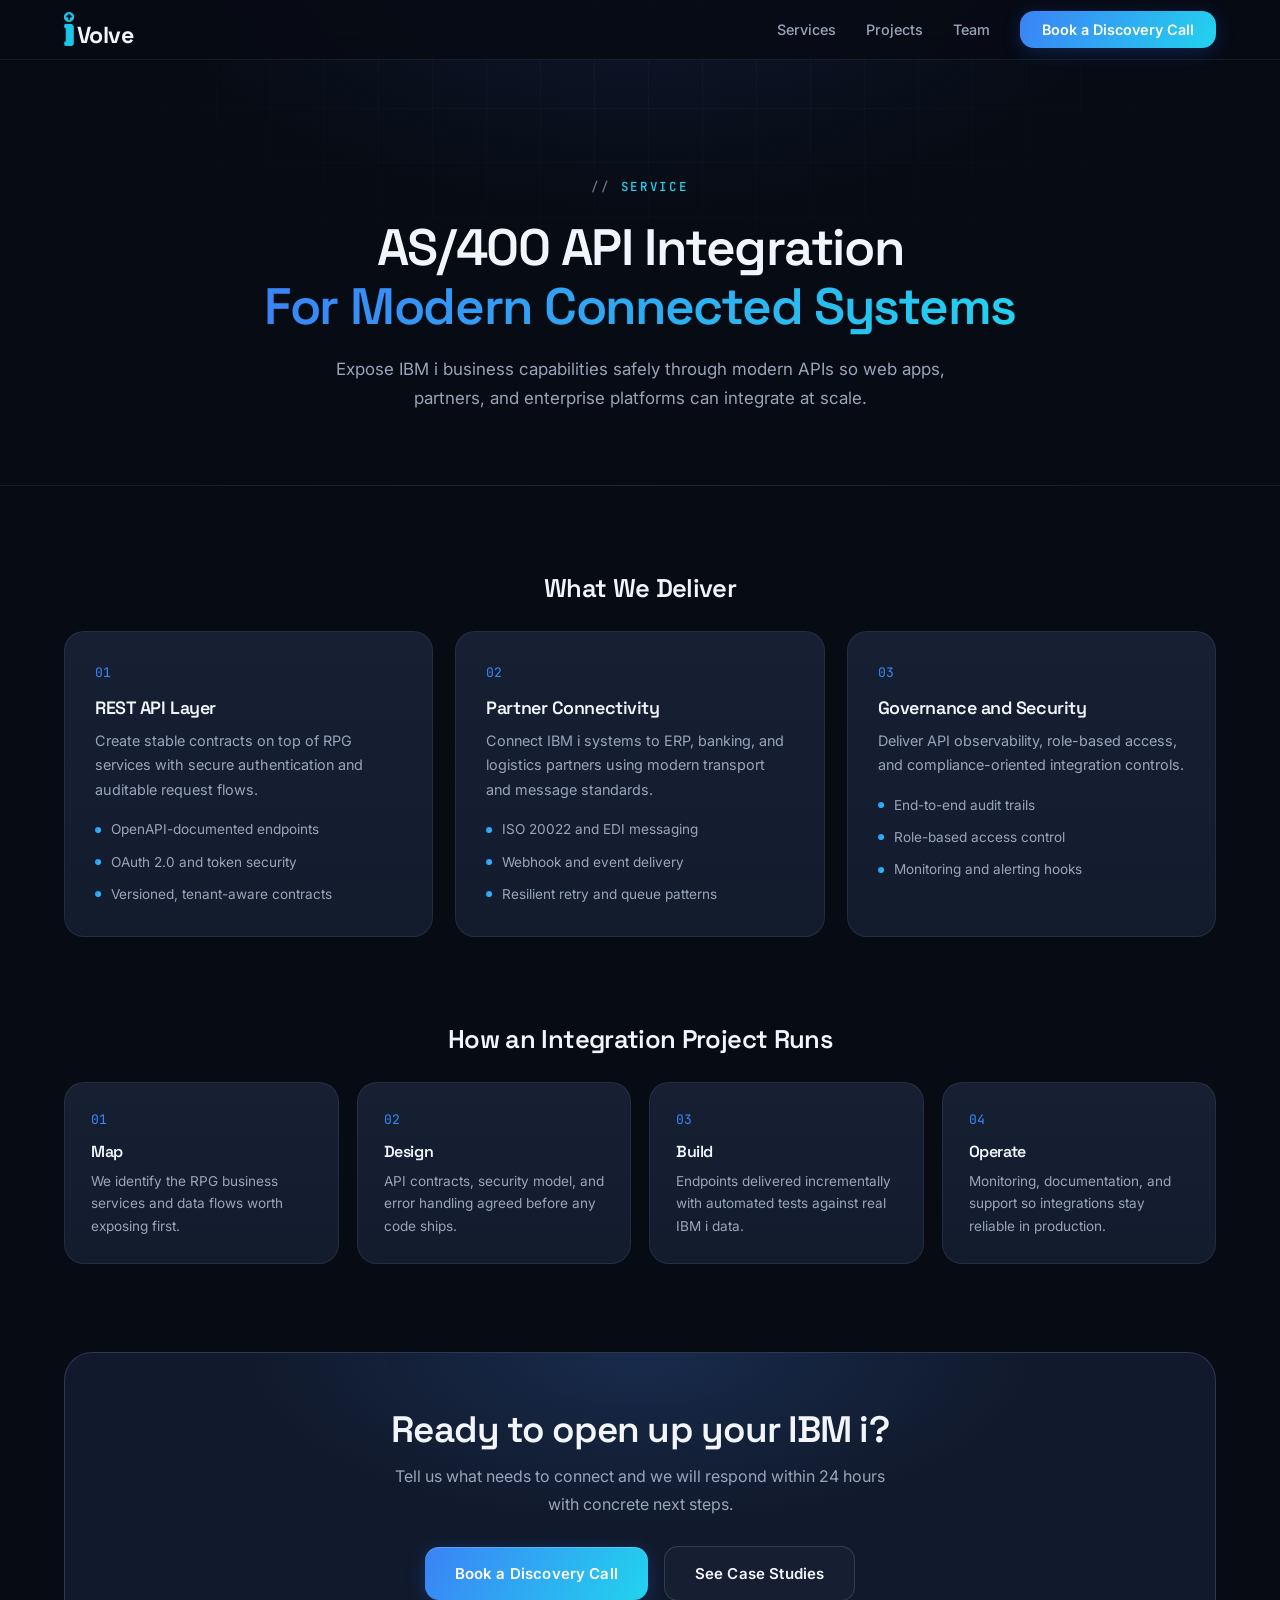
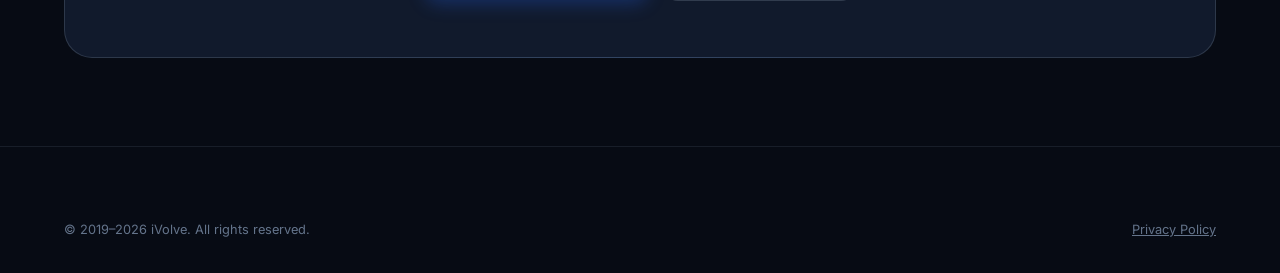
==== commit 8132c704: "another logo try" ====
--- a/as400-api-integration.html
+++ b/as400-api-integration.html
@@ -27,9 +27,9 @@
     <a href="#main-content" class="skip-link">Skip to main content</a>
     <nav class="navbar scrolled">
         <div class="container nav-container">
-            <a href="index.html" class="logo">
-                <img src="assets/icons/logo-mark.png" alt="" class="logo-mark" width="40" height="40">
-                <span class="logo-text"><span class="logo-accent">i</span>Volve</span>
+            <a href="index.html" class="logo" aria-label="iVolve">
+                <img src="assets/icons/logo-i.png" alt="" class="logo-i" height="34">
+                <span class="logo-text">Volve</span>
             </a>
             <ul class="nav-links" id="navLinks">
                 <li><a href="index.html#services">Services</a></li>
--- a/css/style.css
+++ b/css/style.css
@@ -205,17 +205,17 @@
 
 .logo {
     display: flex;
-    align-items: center;
-    gap: 11px;
+    align-items: flex-end;
+    gap: 3px;
     text-decoration: none;
     color: var(--text-primary);
 }
 
-.logo-mark {
-    width: 40px;
-    height: 40px;
-    border-radius: var(--radius-sm);
-    object-fit: cover;
+.logo-i {
+    height: 34px;
+    width: auto;
+    display: block;
+    margin-bottom: 1px;
 }
 
 .logo-icon {
@@ -235,9 +235,10 @@
 
 .logo-text {
     font-family: var(--font-display);
-    font-size: 1.22rem;
+    font-size: 1.45rem;
     font-weight: 700;
     letter-spacing: -0.02em;
+    line-height: 1;
 }
 
 .logo-accent {
